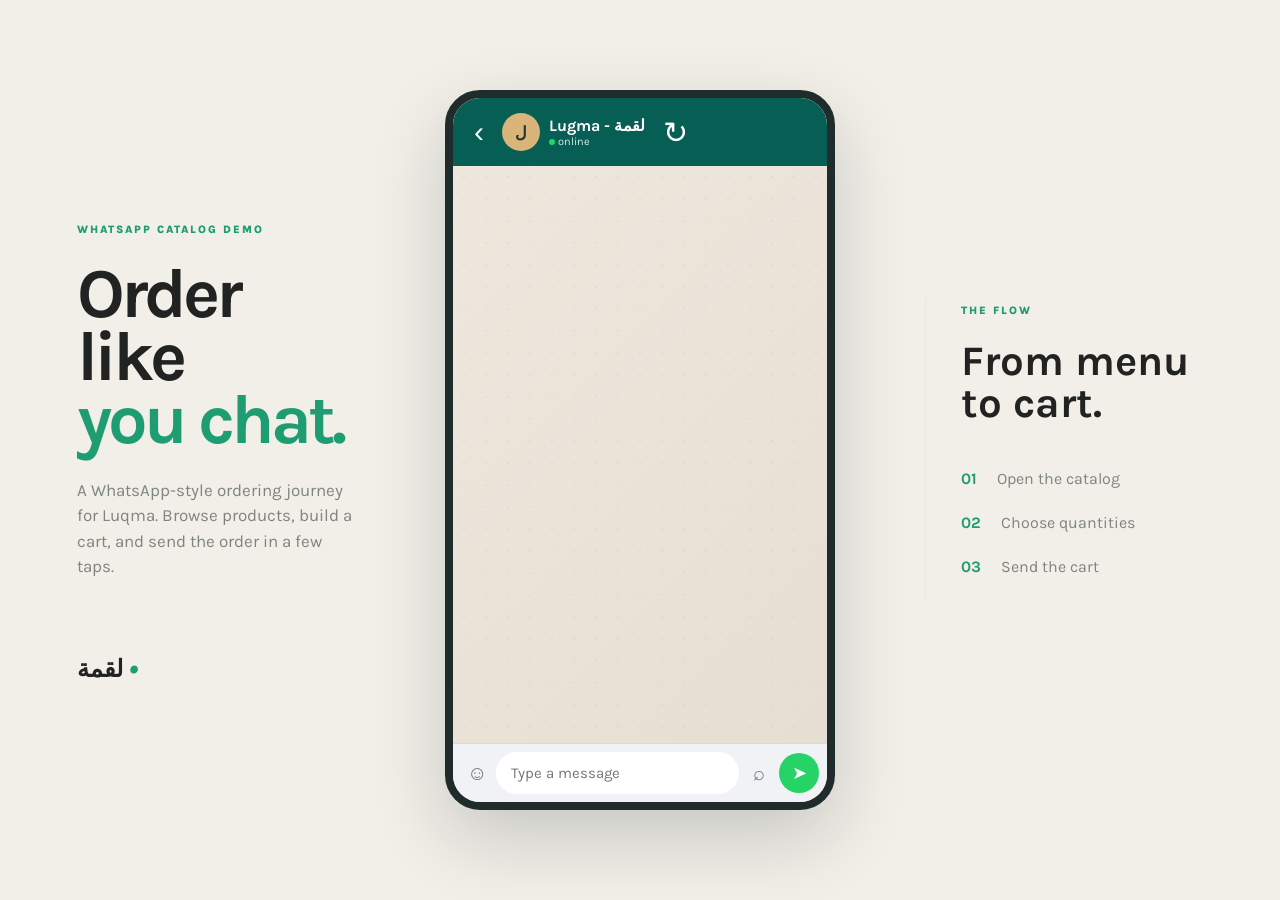
==== luqma-demo/index.html @ 84d74e2e "Update chat name to Lugma" ====
<!doctype html>
<html lang="en" dir="ltr"><head><meta charset="UTF-8"><meta name="viewport" content="width=device-width,initial-scale=1"><title>Luqma WhatsApp Demo</title><link rel="preconnect" href="https://fonts.googleapis.com"><link href="https://fonts.googleapis.com/css2?family=Karla:wght@400;600;700;800&display=swap" rel="stylesheet"><link rel="stylesheet" href="styles.css"></head><body>
<main class="stage"><section class="pitch"><span>WHATSAPP CATALOG DEMO</span><h1>Order like<br><b>you chat.</b></h1><p>A WhatsApp-style ordering journey for Luqma. Browse products, build a cart, and send the order in a few taps.</p><div class="brand">لقمة <i>•</i></div></section>
<section class="phone"><header><button id="back">‹</button><div class="contact"><div class="avatar">ل</div><div><b>Lugma - لقمة</b><small><i></i> online</small></div></div><button id="resetChat" class="reset-chat" aria-label="Restart conversation" title="Restart conversation">↻</button></header><div id="conversation" class="conversation"></div><div id="screen" class="screen"></div></section>
<aside class="steps"><span>THE FLOW</span><h2>From menu<br>to cart.</h2><p><b>01</b> Open the catalog</p><p><b>02</b> Choose quantities</p><p><b>03</b> Send the cart</p></aside></main><div id="toast"></div><script src="app.js"></script></body></html>
---- luqma-demo/styles.css ----
:root{--ink:#202322;--muted:#7d8581;--green:#1f9d72;--line:#e7e8e4}*{box-sizing:border-box}body{margin:0;background:#f2eee8;color:var(--ink);font-family:Karla,Arial,sans-serif}.stage{min-height:100vh;display:grid;grid-template-columns:1fr 390px 1fr;gap:7vw;align-items:center;max-width:1280px;margin:auto;padding:50px 6vw}.pitch{max-width:340px}.pitch>span,.steps>span{color:var(--green);font-weight:800;letter-spacing:2px;font-size:11px}.pitch h1{font-size:70px;line-height:.9;letter-spacing:-4px;margin:26px 0}.pitch h1 b{color:var(--green)}.pitch p{color:var(--muted);font-size:17px;line-height:1.5}.brand{margin-top:75px;font-size:24px;font-weight:800}.brand i{color:var(--green)}.phone{height:720px;border:8px solid #242725;border-radius:35px;overflow:hidden;background:#fdfdfc;box-shadow:0 25px 55px #463a2e25;display:flex;flex-direction:column}.phone header{height:70px;background:#fff;border-bottom:1px solid var(--line);display:flex;align-items:center;padding:12px 15px;gap:12px}.phone header button{border:0;background:none;font-size:30px;cursor:pointer}.phone header>strong{margin-left:auto;font-size:23px;color:var(--muted)}.contact{display:flex;align-items:center;gap:9px}.avatar{width:38px;height:38px;border-radius:50%;background:#e6c99d;display:grid;place-items:center;font-weight:800}.contact b,.contact small{display:block}.contact small{font-size:11px;color:var(--muted)}.contact i{display:inline-block;width:6px;height:6px;background:#38ad68;border-radius:50%}.conversation{flex:1;overflow:auto;padding:15px;background:#e9f3ed;background-image:radial-gradient(#cce7d955 1px,transparent 1px);background-size:18px 18px}.bubble{max-width:86%;background:#fff;border-radius:4px 14px 14px 14px;padding:12px 14px;margin:8px 0;line-height:1.45;box-shadow:0 2px 5px #23362b10}.bubble.outgoing{margin-left:auto;background:#d8f7e4;border-radius:14px 4px 14px 14px}.bubble small{display:block;text-align:right;color:#9aa49e;font-size:9px;margin-top:6px}.screen{background:#fff;border-top:1px solid var(--line);padding:12px;max-height:430px;overflow:auto}.composer{display:flex;gap:8px}.composer input{min-width:0;flex:1;border:1px solid #dfe5e0;border-radius:22px;padding:12px 15px;font:15px Karla;outline:none}.composer input:focus{border-color:var(--green)}.composer button,.address-form button{border:0;background:var(--green);color:#fff;width:44px;border-radius:50%;font-size:18px;cursor:pointer}.catalog-card{border:1px solid var(--line);border-radius:12px;overflow:hidden;background:#fff}.catalog-card img{width:100%;height:115px;object-fit:cover}.catalog-card div{padding:10px 12px}.catalog-card b,.catalog-card small{display:block}.catalog-card small{color:var(--muted);margin-top:3px}.catalog-card p{color:#4f5753}.catalog-card button,.link-button{width:100%;border:0;background:#fff;color:var(--green);border-top:1px solid var(--line);padding:13px;font:700 14px Karla;cursor:pointer}.panel-title,.cart-total{display:flex;justify-content:space-between;align-items:center;padding:4px 2px 10px}.panel-title span{color:var(--muted);font-size:12px}.product-list{display:grid;gap:2px}.product{display:grid;grid-template-columns:60px 1fr auto;gap:10px;align-items:center;padding:9px 0;border-bottom:1px solid var(--line)}.product img,.cart-row img{width:60px;height:60px;border-radius:8px;object-fit:cover}.product b,.product small,.cart-row b,.cart-row small{display:block}.product small,.cart-row small{color:var(--muted);margin-top:4px}.qty{display:flex;align-items:center;gap:7px}.qty button{border:0;background:#f3f5f3;width:28px;height:28px;border-radius:7px;font-size:20px;cursor:pointer}.cart-button{width:100%;border:0;background:var(--green);color:#fff;border-radius:8px;padding:13px;margin-top:10px;font:700 15px Karla;cursor:pointer}.cart-row{display:grid;grid-template-columns:55px 1fr auto auto;gap:8px;align-items:center;padding:10px 0;border-bottom:1px solid var(--line)}.cart-row img{width:55px;height:55px}.cart-total{font-size:18px;padding:18px 0}.address-form textarea{width:100%;height:75px;border:1px solid var(--line);border-radius:8px;padding:10px;font:14px Karla;margin-bottom:8px;resize:none}.address-form button{width:100%;border-radius:8px;padding:12px;font:700 15px Karla}.steps{border-left:1px solid var(--line);padding-left:35px}.steps h2{font-size:42px;line-height:1;margin:22px 0 45px}.steps p{margin:25px 0;color:var(--muted)}.steps p b{color:var(--green);margin-right:16px}@media(max-width:900px){.stage{grid-template-columns:1fr 390px;justify-content:center}.pitch,.steps{display:none}}@media(max-width:450px){.stage{padding:10px}.phone{width:100%;height:calc(100vh - 20px);border-width:5px;border-radius:25px}}
.checkout-form{display:grid;gap:8px}.checkout-form input,.checkout-form select{width:100%;height:42px;border:1px solid #dfe5e0;border-radius:8px;background:#fff;padding:0 12px;font:14px Karla}.checkout-form button{border:0;background:#008069;color:#fff;border-radius:8px;padding:12px;font:700 14px Karla;cursor:pointer}
.language-options{display:flex;gap:8px;margin-top:12px}.language-options button{flex:1;border:1px solid #d8e1dc;background:#fff;color:#008069;border-radius:7px;padding:9px;font:600 13px Karla;cursor:pointer}.language-options button:hover{background:#e8f5ef}
.phone{border-color:#202c2b;box-shadow:0 28px 70px #172a2430}.phone header{background:#075e54;color:#fff;border:0;height:68px}.phone header button,.phone header>strong{color:#fff}.avatar{background:#d9b47b;color:#29322e}.contact small{color:#d5ebe5}.contact i{background:#25d366}.conversation{padding:18px 12px;background-color:#efe7dd;background-image:radial-gradient(#d6c9ba55 1px,transparent 1px),linear-gradient(135deg,#efe7dd,#e7ded3);background-size:22px 22px,100% 100%}.bubble{position:relative;border-radius:8px 8px 8px 0;padding:9px 10px 6px;box-shadow:0 1px 1px #0002;font-size:14px}.bubble.outgoing{border-radius:8px 8px 0;background:#d9fdd3}.bubble small{font-size:10px;color:#86928e}.screen{background:#f0f2f5;padding:8px;border-top:1px solid #d7d9da}.composer{align-items:center;background:#f0f2f5;gap:5px}.composer input{background:#fff;border:0;height:42px}.composer .emoji,.composer .clip{width:30px;background:transparent;color:#68747a;font-size:20px}.composer .send{width:40px;height:40px;background:#25d366}.catalog-card{border-color:#e2e2e2;border-radius:8px}.catalog-card button,.link-button{color:#008069}.cart-button{background:#008069;border-radius:22px}.product,.cart-row{background:#fff;padding:9px 5px}.product:first-child{border-radius:8px 8px 0 0}.product:last-child{border-radius:0 0 8px 8px}.panel-title{padding:7px 5px;font-size:16px}.panel-title span{font-size:11px}.qty button{background:#f0f2f5;border-radius:50%}
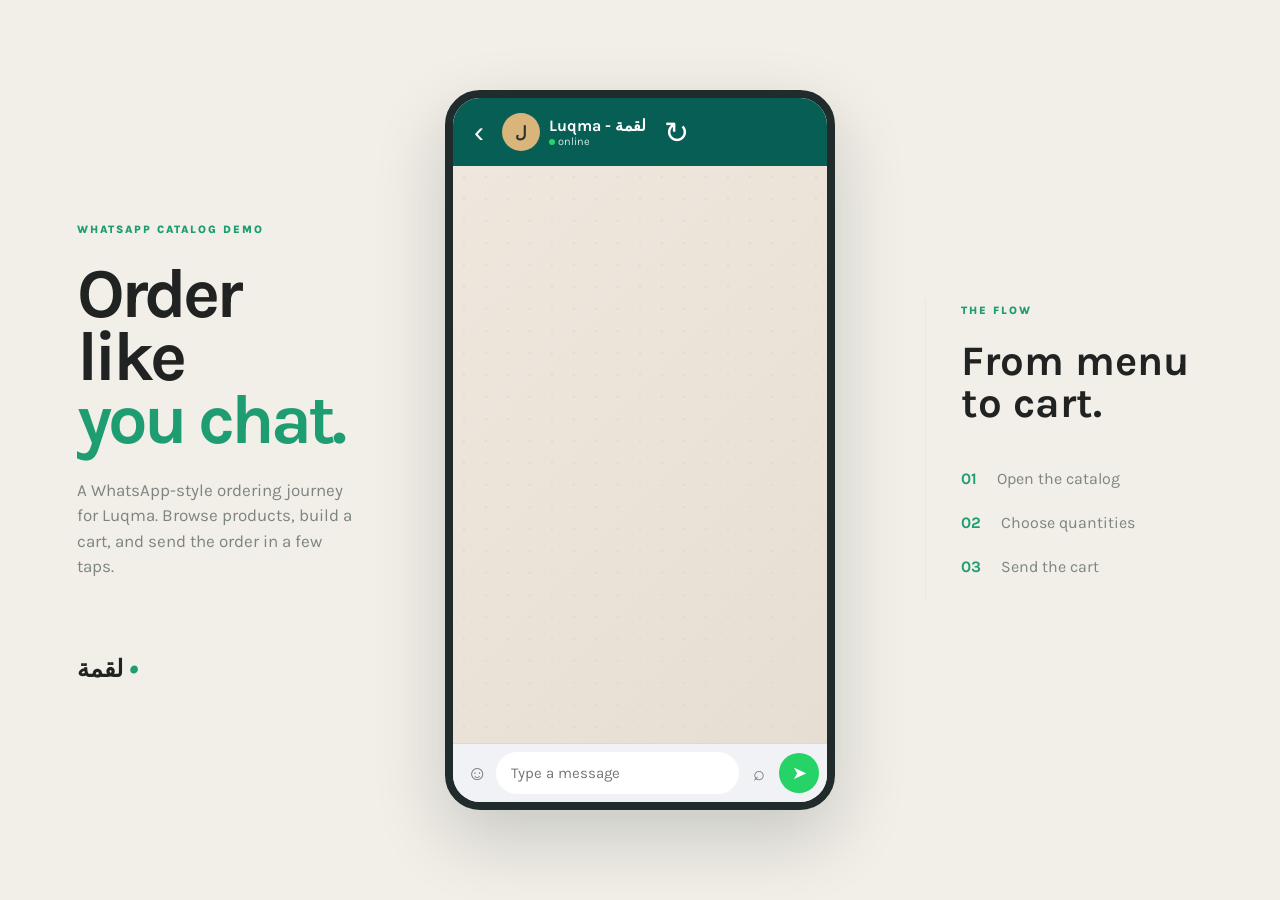
==== commit dbc40d88: "Correct Luqma spelling" ====
--- a/luqma-demo/index.html
+++ b/luqma-demo/index.html
@@ -1,5 +1,5 @@
 <!doctype html>
 <html lang="en" dir="ltr"><head><meta charset="UTF-8"><meta name="viewport" content="width=device-width,initial-scale=1"><title>Luqma WhatsApp Demo</title><link rel="preconnect" href="https://fonts.googleapis.com"><link href="https://fonts.googleapis.com/css2?family=Karla:wght@400;600;700;800&display=swap" rel="stylesheet"><link rel="stylesheet" href="styles.css"></head><body>
 <main class="stage"><section class="pitch"><span>WHATSAPP CATALOG DEMO</span><h1>Order like<br><b>you chat.</b></h1><p>A WhatsApp-style ordering journey for Luqma. Browse products, build a cart, and send the order in a few taps.</p><div class="brand">لقمة <i>•</i></div></section>
-<section class="phone"><header><button id="back">‹</button><div class="contact"><div class="avatar">ل</div><div><b>Lugma - لقمة</b><small><i></i> online</small></div></div><button id="resetChat" class="reset-chat" aria-label="Restart conversation" title="Restart conversation">↻</button></header><div id="conversation" class="conversation"></div><div id="screen" class="screen"></div></section>
+<section class="phone"><header><button id="back">‹</button><div class="contact"><div class="avatar">ل</div><div><b>Luqma - لقمة</b><small><i></i> online</small></div></div><button id="resetChat" class="reset-chat" aria-label="Restart conversation" title="Restart conversation">↻</button></header><div id="conversation" class="conversation"></div><div id="screen" class="screen"></div></section>
 <aside class="steps"><span>THE FLOW</span><h2>From menu<br>to cart.</h2><p><b>01</b> Open the catalog</p><p><b>02</b> Choose quantities</p><p><b>03</b> Send the cart</p></aside></main><div id="toast"></div><script src="app.js"></script></body></html>
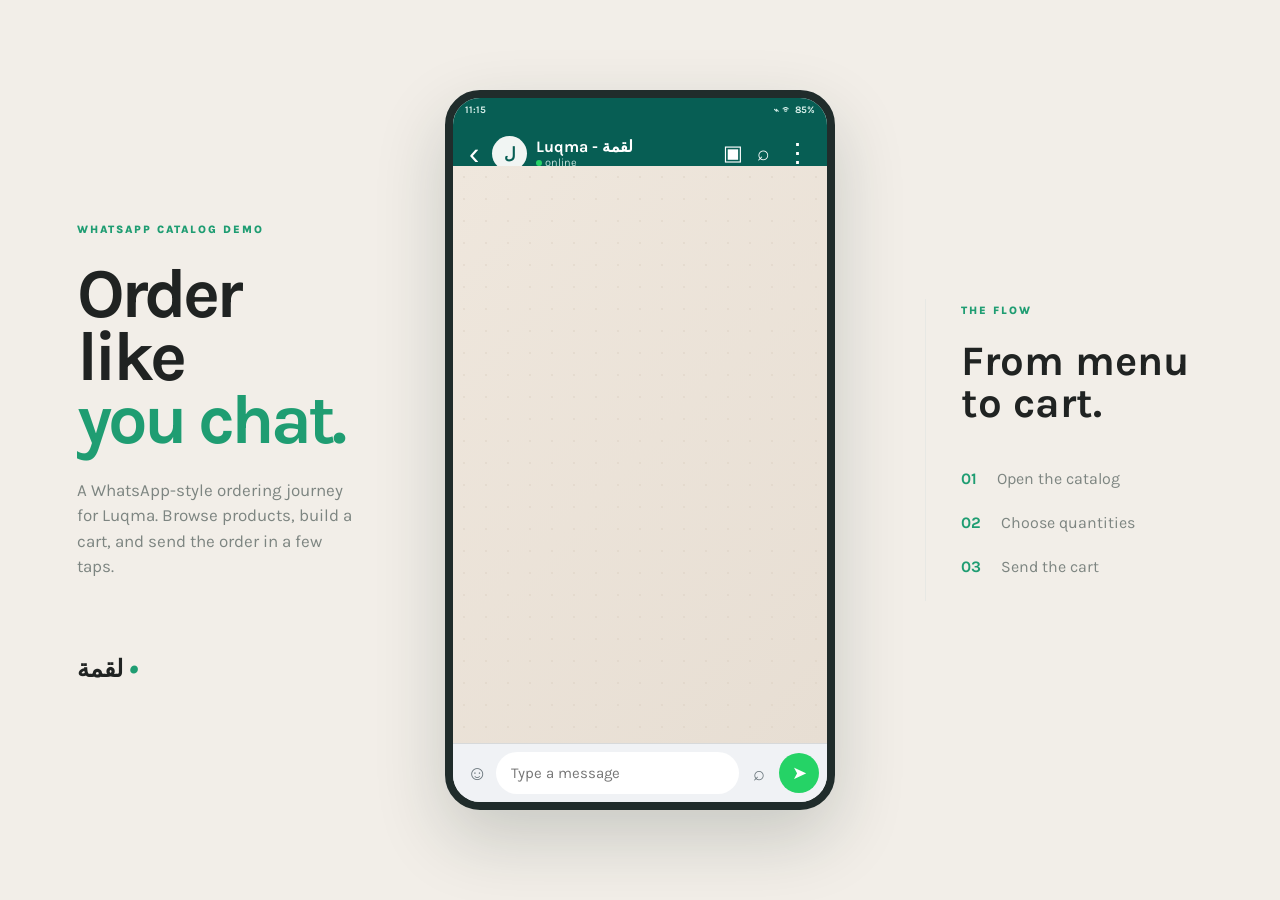
==== commit a0651e0c: "Refresh WhatsApp style chat header" ====
--- a/luqma-demo/index.html
+++ b/luqma-demo/index.html
@@ -1,5 +1,5 @@
 <!doctype html>
 <html lang="en" dir="ltr"><head><meta charset="UTF-8"><meta name="viewport" content="width=device-width,initial-scale=1"><title>Luqma WhatsApp Demo</title><link rel="preconnect" href="https://fonts.googleapis.com"><link href="https://fonts.googleapis.com/css2?family=Karla:wght@400;600;700;800&display=swap" rel="stylesheet"><link rel="stylesheet" href="styles.css"></head><body>
 <main class="stage"><section class="pitch"><span>WHATSAPP CATALOG DEMO</span><h1>Order like<br><b>you chat.</b></h1><p>A WhatsApp-style ordering journey for Luqma. Browse products, build a cart, and send the order in a few taps.</p><div class="brand">لقمة <i>•</i></div></section>
-<section class="phone"><header><button id="back">‹</button><div class="contact"><div class="avatar">ل</div><div><b>Luqma - لقمة</b><small><i></i> online</small></div></div><button id="resetChat" class="reset-chat" aria-label="Restart conversation" title="Restart conversation">↻</button></header><div id="conversation" class="conversation"></div><div id="screen" class="screen"></div></section>
+<section class="phone"><header><div class="status-bar"><span>11:15</span><span>⌁ ᯤ 85%</span></div><div class="chat-header"><button id="back" class="back-button">‹</button><div class="contact"><div class="avatar">ل</div><div><b>Luqma - لقمة</b><small><i></i> online</small></div></div><div class="header-actions"><button aria-label="Video call">▣</button><button aria-label="Call">⌕</button><button id="resetChat" aria-label="Restart conversation" title="Restart conversation">⋮</button></div></div></header><div id="conversation" class="conversation"></div><div id="screen" class="screen"></div></section>
 <aside class="steps"><span>THE FLOW</span><h2>From menu<br>to cart.</h2><p><b>01</b> Open the catalog</p><p><b>02</b> Choose quantities</p><p><b>03</b> Send the cart</p></aside></main><div id="toast"></div><script src="app.js"></script></body></html>
--- a/luqma-demo/styles.css
+++ b/luqma-demo/styles.css
@@ -1,4 +1,5 @@
 :root{--ink:#202322;--muted:#7d8581;--green:#1f9d72;--line:#e7e8e4}*{box-sizing:border-box}body{margin:0;background:#f2eee8;color:var(--ink);font-family:Karla,Arial,sans-serif}.stage{min-height:100vh;display:grid;grid-template-columns:1fr 390px 1fr;gap:7vw;align-items:center;max-width:1280px;margin:auto;padding:50px 6vw}.pitch{max-width:340px}.pitch>span,.steps>span{color:var(--green);font-weight:800;letter-spacing:2px;font-size:11px}.pitch h1{font-size:70px;line-height:.9;letter-spacing:-4px;margin:26px 0}.pitch h1 b{color:var(--green)}.pitch p{color:var(--muted);font-size:17px;line-height:1.5}.brand{margin-top:75px;font-size:24px;font-weight:800}.brand i{color:var(--green)}.phone{height:720px;border:8px solid #242725;border-radius:35px;overflow:hidden;background:#fdfdfc;box-shadow:0 25px 55px #463a2e25;display:flex;flex-direction:column}.phone header{height:70px;background:#fff;border-bottom:1px solid var(--line);display:flex;align-items:center;padding:12px 15px;gap:12px}.phone header button{border:0;background:none;font-size:30px;cursor:pointer}.phone header>strong{margin-left:auto;font-size:23px;color:var(--muted)}.contact{display:flex;align-items:center;gap:9px}.avatar{width:38px;height:38px;border-radius:50%;background:#e6c99d;display:grid;place-items:center;font-weight:800}.contact b,.contact small{display:block}.contact small{font-size:11px;color:var(--muted)}.contact i{display:inline-block;width:6px;height:6px;background:#38ad68;border-radius:50%}.conversation{flex:1;overflow:auto;padding:15px;background:#e9f3ed;background-image:radial-gradient(#cce7d955 1px,transparent 1px);background-size:18px 18px}.bubble{max-width:86%;background:#fff;border-radius:4px 14px 14px 14px;padding:12px 14px;margin:8px 0;line-height:1.45;box-shadow:0 2px 5px #23362b10}.bubble.outgoing{margin-left:auto;background:#d8f7e4;border-radius:14px 4px 14px 14px}.bubble small{display:block;text-align:right;color:#9aa49e;font-size:9px;margin-top:6px}.screen{background:#fff;border-top:1px solid var(--line);padding:12px;max-height:430px;overflow:auto}.composer{display:flex;gap:8px}.composer input{min-width:0;flex:1;border:1px solid #dfe5e0;border-radius:22px;padding:12px 15px;font:15px Karla;outline:none}.composer input:focus{border-color:var(--green)}.composer button,.address-form button{border:0;background:var(--green);color:#fff;width:44px;border-radius:50%;font-size:18px;cursor:pointer}.catalog-card{border:1px solid var(--line);border-radius:12px;overflow:hidden;background:#fff}.catalog-card img{width:100%;height:115px;object-fit:cover}.catalog-card div{padding:10px 12px}.catalog-card b,.catalog-card small{display:block}.catalog-card small{color:var(--muted);margin-top:3px}.catalog-card p{color:#4f5753}.catalog-card button,.link-button{width:100%;border:0;background:#fff;color:var(--green);border-top:1px solid var(--line);padding:13px;font:700 14px Karla;cursor:pointer}.panel-title,.cart-total{display:flex;justify-content:space-between;align-items:center;padding:4px 2px 10px}.panel-title span{color:var(--muted);font-size:12px}.product-list{display:grid;gap:2px}.product{display:grid;grid-template-columns:60px 1fr auto;gap:10px;align-items:center;padding:9px 0;border-bottom:1px solid var(--line)}.product img,.cart-row img{width:60px;height:60px;border-radius:8px;object-fit:cover}.product b,.product small,.cart-row b,.cart-row small{display:block}.product small,.cart-row small{color:var(--muted);margin-top:4px}.qty{display:flex;align-items:center;gap:7px}.qty button{border:0;background:#f3f5f3;width:28px;height:28px;border-radius:7px;font-size:20px;cursor:pointer}.cart-button{width:100%;border:0;background:var(--green);color:#fff;border-radius:8px;padding:13px;margin-top:10px;font:700 15px Karla;cursor:pointer}.cart-row{display:grid;grid-template-columns:55px 1fr auto auto;gap:8px;align-items:center;padding:10px 0;border-bottom:1px solid var(--line)}.cart-row img{width:55px;height:55px}.cart-total{font-size:18px;padding:18px 0}.address-form textarea{width:100%;height:75px;border:1px solid var(--line);border-radius:8px;padding:10px;font:14px Karla;margin-bottom:8px;resize:none}.address-form button{width:100%;border-radius:8px;padding:12px;font:700 15px Karla}.steps{border-left:1px solid var(--line);padding-left:35px}.steps h2{font-size:42px;line-height:1;margin:22px 0 45px}.steps p{margin:25px 0;color:var(--muted)}.steps p b{color:var(--green);margin-right:16px}@media(max-width:900px){.stage{grid-template-columns:1fr 390px;justify-content:center}.pitch,.steps{display:none}}@media(max-width:450px){.stage{padding:10px}.phone{width:100%;height:calc(100vh - 20px);border-width:5px;border-radius:25px}}
+.phone header{height:86px;display:block;padding:0;background:#075e54}.status-bar{height:24px;display:flex;align-items:center;justify-content:space-between;padding:0 12px;font-size:10px;font-weight:700;color:#d7efea}.chat-header{height:62px;display:flex;align-items:center;padding:8px 10px;gap:7px}.back-button{font-size:31px!important;line-height:1}.header-actions{margin-left:auto;display:flex;align-items:center;gap:2px}.header-actions button{font-size:21px!important;color:#fff!important;padding:4px 6px}.header-actions button:last-child{font-size:27px!important}.chat-header .contact{color:#fff}.chat-header .contact small{color:#c4e1db}.chat-header .avatar{width:35px;height:35px;background:#f1f5f3;color:#075e54}
 .checkout-form{display:grid;gap:8px}.checkout-form input,.checkout-form select{width:100%;height:42px;border:1px solid #dfe5e0;border-radius:8px;background:#fff;padding:0 12px;font:14px Karla}.checkout-form button{border:0;background:#008069;color:#fff;border-radius:8px;padding:12px;font:700 14px Karla;cursor:pointer}
 .language-options{display:flex;gap:8px;margin-top:12px}.language-options button{flex:1;border:1px solid #d8e1dc;background:#fff;color:#008069;border-radius:7px;padding:9px;font:600 13px Karla;cursor:pointer}.language-options button:hover{background:#e8f5ef}
 .phone{border-color:#202c2b;box-shadow:0 28px 70px #172a2430}.phone header{background:#075e54;color:#fff;border:0;height:68px}.phone header button,.phone header>strong{color:#fff}.avatar{background:#d9b47b;color:#29322e}.contact small{color:#d5ebe5}.contact i{background:#25d366}.conversation{padding:18px 12px;background-color:#efe7dd;background-image:radial-gradient(#d6c9ba55 1px,transparent 1px),linear-gradient(135deg,#efe7dd,#e7ded3);background-size:22px 22px,100% 100%}.bubble{position:relative;border-radius:8px 8px 8px 0;padding:9px 10px 6px;box-shadow:0 1px 1px #0002;font-size:14px}.bubble.outgoing{border-radius:8px 8px 0;background:#d9fdd3}.bubble small{font-size:10px;color:#86928e}.screen{background:#f0f2f5;padding:8px;border-top:1px solid #d7d9da}.composer{align-items:center;background:#f0f2f5;gap:5px}.composer input{background:#fff;border:0;height:42px}.composer .emoji,.composer .clip{width:30px;background:transparent;color:#68747a;font-size:20px}.composer .send{width:40px;height:40px;background:#25d366}.catalog-card{border-color:#e2e2e2;border-radius:8px}.catalog-card button,.link-button{color:#008069}.cart-button{background:#008069;border-radius:22px}.product,.cart-row{background:#fff;padding:9px 5px}.product:first-child{border-radius:8px 8px 0 0}.product:last-child{border-radius:0 0 8px 8px}.panel-title{padding:7px 5px;font-size:16px}.panel-title span{font-size:11px}.qty button{background:#f0f2f5;border-radius:50%}
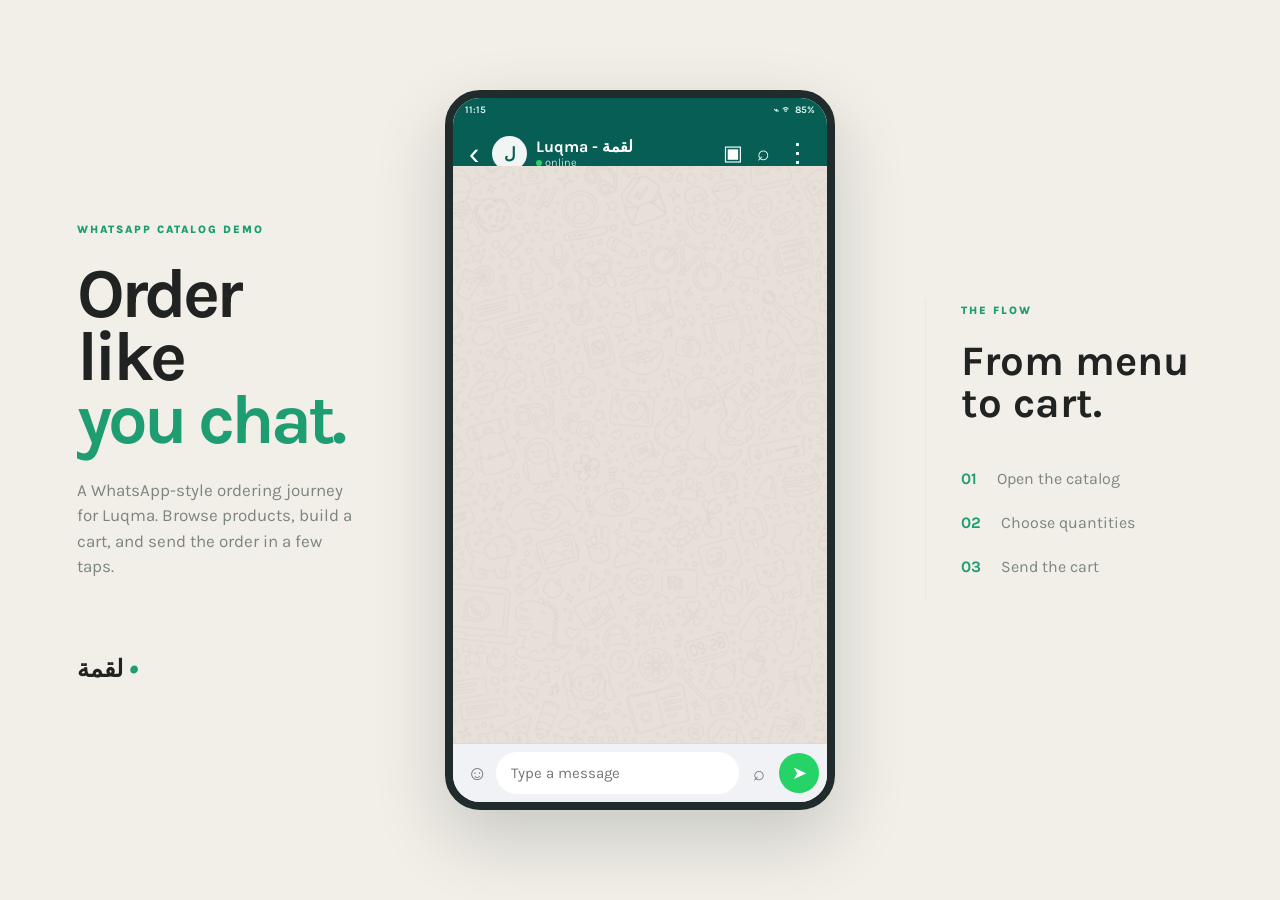
==== commit c06a0978: "Use WhatsApp chat wallpaper" ====
--- a/luqma-demo/index.html
+++ b/luqma-demo/index.html
@@ -1,5 +1,5 @@
 <!doctype html>
 <html lang="en" dir="ltr"><head><meta charset="UTF-8"><meta name="viewport" content="width=device-width,initial-scale=1"><title>Luqma WhatsApp Demo</title><link rel="preconnect" href="https://fonts.googleapis.com"><link href="https://fonts.googleapis.com/css2?family=Karla:wght@400;600;700;800&display=swap" rel="stylesheet"><link rel="stylesheet" href="styles.css"></head><body>
-<main class="stage"><section class="pitch"><span>WHATSAPP CATALOG DEMO</span><h1>Order like<br><b>you chat.</b></h1><p>A WhatsApp-style ordering journey for Luqma. Browse products, build a cart, and send the order in a few taps.</p><div class="brand">لقمة <i>•</i></div></section>
+<style>.conversation{background-color:#efeae2;background-image:linear-gradient(#efeae244,#efeae244),url('assets/chat-background.png');background-size:cover,420px auto;background-repeat:repeat,repeat;background-position:center,center}</style><main class="stage"><section class="pitch"><span>WHATSAPP CATALOG DEMO</span><h1>Order like<br><b>you chat.</b></h1><p>A WhatsApp-style ordering journey for Luqma. Browse products, build a cart, and send the order in a few taps.</p><div class="brand">لقمة <i>•</i></div></section>
 <section class="phone"><header><div class="status-bar"><span>11:15</span><span>⌁ ᯤ 85%</span></div><div class="chat-header"><button id="back" class="back-button">‹</button><div class="contact"><div class="avatar">ل</div><div><b>Luqma - لقمة</b><small><i></i> online</small></div></div><div class="header-actions"><button aria-label="Video call">▣</button><button aria-label="Call">⌕</button><button id="resetChat" aria-label="Restart conversation" title="Restart conversation">⋮</button></div></div></header><div id="conversation" class="conversation"></div><div id="screen" class="screen"></div></section>
 <aside class="steps"><span>THE FLOW</span><h2>From menu<br>to cart.</h2><p><b>01</b> Open the catalog</p><p><b>02</b> Choose quantities</p><p><b>03</b> Send the cart</p></aside></main><div id="toast"></div><script src="app.js"></script></body></html>
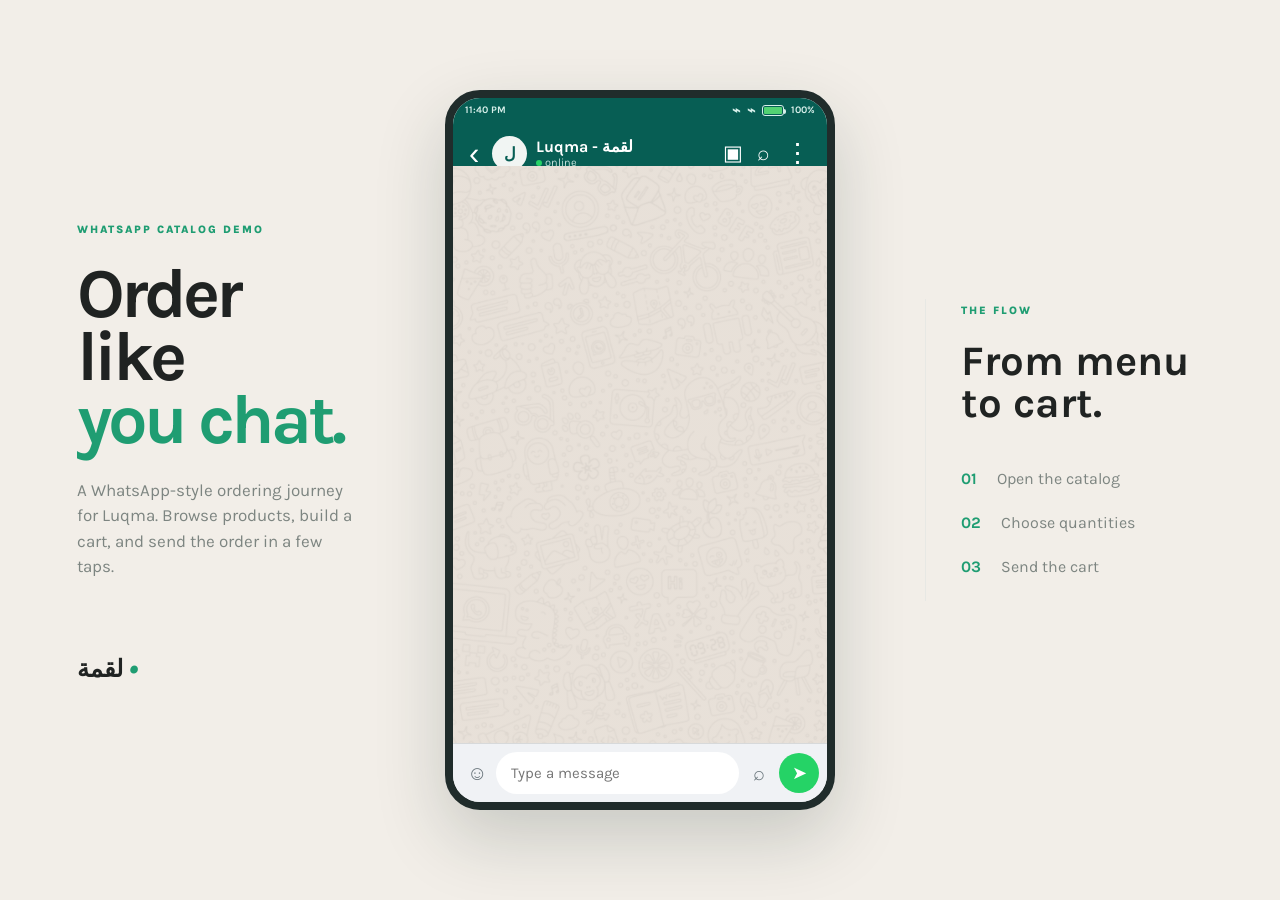
==== commit 8c5c10f8: "Add live device status to chat header" ====
--- a/luqma-demo/index.html
+++ b/luqma-demo/index.html
@@ -1,5 +1,5 @@
 <!doctype html>
 <html lang="en" dir="ltr"><head><meta charset="UTF-8"><meta name="viewport" content="width=device-width,initial-scale=1"><title>Luqma WhatsApp Demo</title><link rel="preconnect" href="https://fonts.googleapis.com"><link href="https://fonts.googleapis.com/css2?family=Karla:wght@400;600;700;800&display=swap" rel="stylesheet"><link rel="stylesheet" href="styles.css"></head><body>
-<style>.conversation{background-color:#efeae2;background-image:linear-gradient(#efeae244,#efeae244),url('assets/chat-background.png');background-size:cover,420px auto;background-repeat:repeat,repeat;background-position:center,center}</style><main class="stage"><section class="pitch"><span>WHATSAPP CATALOG DEMO</span><h1>Order like<br><b>you chat.</b></h1><p>A WhatsApp-style ordering journey for Luqma. Browse products, build a cart, and send the order in a few taps.</p><div class="brand">لقمة <i>•</i></div></section>
-<section class="phone"><header><div class="status-bar"><span>11:15</span><span>⌁ ᯤ 85%</span></div><div class="chat-header"><button id="back" class="back-button">‹</button><div class="contact"><div class="avatar">ل</div><div><b>Luqma - لقمة</b><small><i></i> online</small></div></div><div class="header-actions"><button aria-label="Video call">▣</button><button aria-label="Call">⌕</button><button id="resetChat" aria-label="Restart conversation" title="Restart conversation">⋮</button></div></div></header><div id="conversation" class="conversation"></div><div id="screen" class="screen"></div></section>
+<style>.conversation{background-color:#efeae2;background-image:linear-gradient(#efeae244,#efeae244),url('assets/chat-background.png');background-size:cover,420px auto;background-repeat:repeat,repeat;background-position:center,center}.device-status{display:flex;align-items:center;gap:7px}.network-icon,.wifi-icon{font-style:normal;font-size:14px}.battery{width:22px;height:11px;border:1px solid #d7efea;border-radius:3px;padding:1px;display:inline-block;position:relative}.battery:after{content:'';position:absolute;right:-3px;top:3px;width:2px;height:5px;background:#d7efea;border-radius:0 2px 2px 0}.battery i{display:block;height:100%;width:0;background:#d7efea;border-radius:1px;transition:width .3s}.battery i.charging{background:#52d273}</style><main class="stage"><section class="pitch"><span>WHATSAPP CATALOG DEMO</span><h1>Order like<br><b>you chat.</b></h1><p>A WhatsApp-style ordering journey for Luqma. Browse products, build a cart, and send the order in a few taps.</p><div class="brand">لقمة <i>•</i></div></section>
+<section class="phone"><header><div class="status-bar"><span id="deviceTime">--:--</span><span class="device-status"><i class="network-icon">⌁</i><i class="wifi-icon">⌁</i><span class="battery"><i id="batteryLevel"></i></span><span id="batteryText">--%</span></span></div><div class="chat-header"><button id="back" class="back-button">‹</button><div class="contact"><div class="avatar">ل</div><div><b>Luqma - لقمة</b><small><i></i> online</small></div></div><div class="header-actions"><button aria-label="Video call">▣</button><button aria-label="Call">⌕</button><button id="resetChat" aria-label="Restart conversation" title="Restart conversation">⋮</button></div></div></header><div id="conversation" class="conversation"></div><div id="screen" class="screen"></div></section>
 <aside class="steps"><span>THE FLOW</span><h2>From menu<br>to cart.</h2><p><b>01</b> Open the catalog</p><p><b>02</b> Choose quantities</p><p><b>03</b> Send the cart</p></aside></main><div id="toast"></div><script src="app.js"></script></body></html>
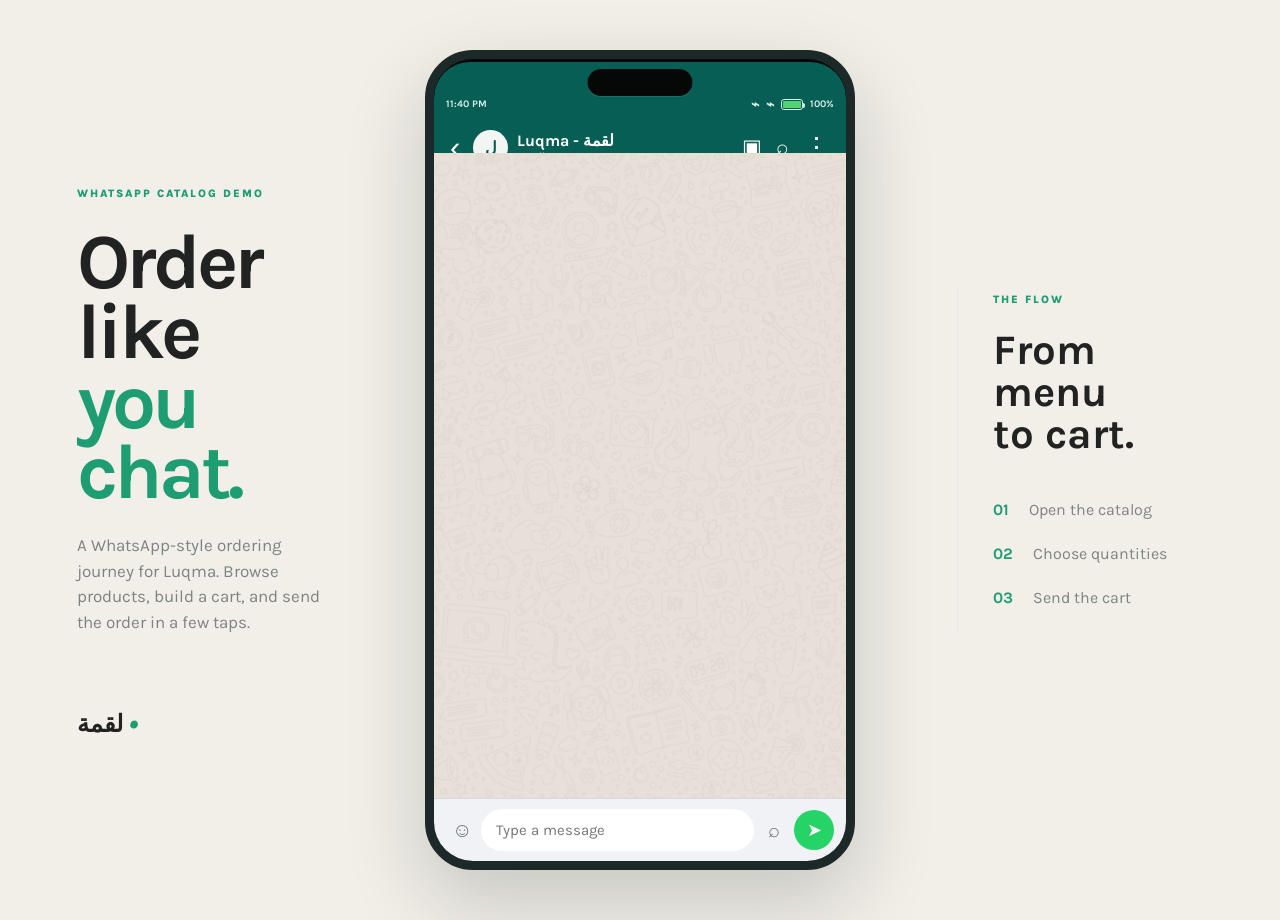
==== commit b9044405: "Polish iPhone style demo frame" ====
--- a/luqma-demo/index.html
+++ b/luqma-demo/index.html
@@ -2,4 +2,4 @@
 <html lang="en" dir="ltr"><head><meta charset="UTF-8"><meta name="viewport" content="width=device-width,initial-scale=1"><title>Luqma WhatsApp Demo</title><link rel="preconnect" href="https://fonts.googleapis.com"><link href="https://fonts.googleapis.com/css2?family=Karla:wght@400;600;700;800&display=swap" rel="stylesheet"><link rel="stylesheet" href="styles.css"></head><body>
 <style>.conversation{background-color:#efeae2;background-image:linear-gradient(#efeae244,#efeae244),url('assets/chat-background.png');background-size:cover,420px auto;background-repeat:repeat,repeat;background-position:center,center}.device-status{display:flex;align-items:center;gap:7px}.network-icon,.wifi-icon{font-style:normal;font-size:14px}.battery{width:22px;height:11px;border:1px solid #d7efea;border-radius:3px;padding:1px;display:inline-block;position:relative}.battery:after{content:'';position:absolute;right:-3px;top:3px;width:2px;height:5px;background:#d7efea;border-radius:0 2px 2px 0}.battery i{display:block;height:100%;width:0;background:#d7efea;border-radius:1px;transition:width .3s}.battery i.charging{background:#52d273}</style><main class="stage"><section class="pitch"><span>WHATSAPP CATALOG DEMO</span><h1>Order like<br><b>you chat.</b></h1><p>A WhatsApp-style ordering journey for Luqma. Browse products, build a cart, and send the order in a few taps.</p><div class="brand">لقمة <i>•</i></div></section>
 <section class="phone"><header><div class="status-bar"><span id="deviceTime">--:--</span><span class="device-status"><i class="network-icon">⌁</i><i class="wifi-icon">⌁</i><span class="battery"><i id="batteryLevel"></i></span><span id="batteryText">--%</span></span></div><div class="chat-header"><button id="back" class="back-button">‹</button><div class="contact"><div class="avatar">ل</div><div><b>Luqma - لقمة</b><small><i></i> online</small></div></div><div class="header-actions"><button aria-label="Video call">▣</button><button aria-label="Call">⌕</button><button id="resetChat" aria-label="Restart conversation" title="Restart conversation">⋮</button></div></div></header><div id="conversation" class="conversation"></div><div id="screen" class="screen"></div></section>
-<aside class="steps"><span>THE FLOW</span><h2>From menu<br>to cart.</h2><p><b>01</b> Open the catalog</p><p><b>02</b> Choose quantities</p><p><b>03</b> Send the cart</p></aside></main><div id="toast"></div><script src="app.js"></script></body></html>
+<aside class="steps"><span>THE FLOW</span><h2>From menu<br>to cart.</h2><p><b>01</b> Open the catalog</p><p><b>02</b> Choose quantities</p><p><b>03</b> Send the cart</p></aside></main><div id="toast"></div><script src="app.js"></script><style>.phone{position:relative;width:430px;height:820px;border:9px solid #1d2928;border-radius:48px;box-shadow:0 32px 80px #132c2433;background:#050807;padding-top:3px}.phone:before{content:'';position:absolute;z-index:8;top:10px;left:50%;width:105px;height:27px;transform:translateX(-50%);border-radius:18px;background:#050807;box-shadow:0 1px 0 #ffffff18}.phone header{height:91px;border-radius:36px 36px 0 0;padding-top:30px}.conversation{padding:22px 14px}.screen{padding:10px 12px}.pitch h1{font-size:78px}.stage{grid-template-columns:1fr 430px 1fr;gap:8vw}@media(max-width:900px){.stage{grid-template-columns:1fr 430px}}@media(max-width:450px){.stage{padding:8px}.phone{width:100%;height:calc(100vh - 16px);border-width:6px;border-radius:38px}.phone:before{top:8px;width:90px;height:22px}}</style></body></html>
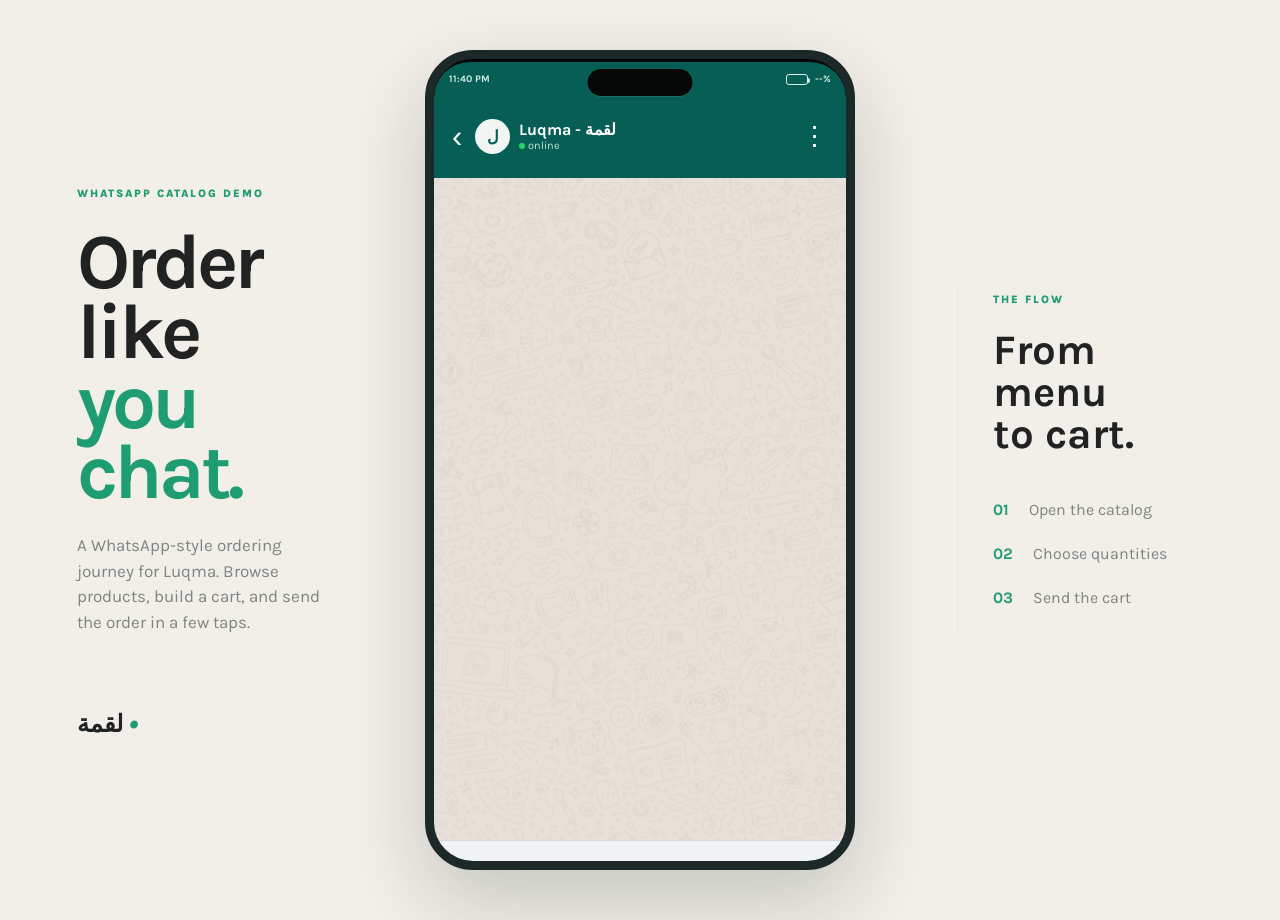
==== commit acfe78f3: "Simplify chat header controls" ====
--- a/luqma-demo/index.html
+++ b/luqma-demo/index.html
@@ -1,5 +1,5 @@
 <!doctype html>
 <html lang="en" dir="ltr"><head><meta charset="UTF-8"><meta name="viewport" content="width=device-width,initial-scale=1"><title>Luqma WhatsApp Demo</title><link rel="preconnect" href="https://fonts.googleapis.com"><link href="https://fonts.googleapis.com/css2?family=Karla:wght@400;600;700;800&display=swap" rel="stylesheet"><link rel="stylesheet" href="styles.css"></head><body>
 <style>.conversation{background-color:#efeae2;background-image:linear-gradient(#efeae244,#efeae244),url('assets/chat-background.png');background-size:cover,420px auto;background-repeat:repeat,repeat;background-position:center,center}.device-status{display:flex;align-items:center;gap:7px}.network-icon,.wifi-icon{font-style:normal;font-size:14px}.battery{width:22px;height:11px;border:1px solid #d7efea;border-radius:3px;padding:1px;display:inline-block;position:relative}.battery:after{content:'';position:absolute;right:-3px;top:3px;width:2px;height:5px;background:#d7efea;border-radius:0 2px 2px 0}.battery i{display:block;height:100%;width:0;background:#d7efea;border-radius:1px;transition:width .3s}.battery i.charging{background:#52d273}</style><main class="stage"><section class="pitch"><span>WHATSAPP CATALOG DEMO</span><h1>Order like<br><b>you chat.</b></h1><p>A WhatsApp-style ordering journey for Luqma. Browse products, build a cart, and send the order in a few taps.</p><div class="brand">لقمة <i>•</i></div></section>
-<section class="phone"><header><div class="status-bar"><span id="deviceTime">--:--</span><span class="device-status"><i class="network-icon">⌁</i><i class="wifi-icon">⌁</i><span class="battery"><i id="batteryLevel"></i></span><span id="batteryText">--%</span></span></div><div class="chat-header"><button id="back" class="back-button">‹</button><div class="contact"><div class="avatar">ل</div><div><b>Luqma - لقمة</b><small><i></i> online</small></div></div><div class="header-actions"><button aria-label="Video call">▣</button><button aria-label="Call">⌕</button><button id="resetChat" aria-label="Restart conversation" title="Restart conversation">⋮</button></div></div></header><div id="conversation" class="conversation"></div><div id="screen" class="screen"></div></section>
-<aside class="steps"><span>THE FLOW</span><h2>From menu<br>to cart.</h2><p><b>01</b> Open the catalog</p><p><b>02</b> Choose quantities</p><p><b>03</b> Send the cart</p></aside></main><div id="toast"></div><script src="app.js"></script><style>.phone{position:relative;width:430px;height:820px;border:9px solid #1d2928;border-radius:48px;box-shadow:0 32px 80px #132c2433;background:#050807;padding-top:3px}.phone:before{content:'';position:absolute;z-index:8;top:10px;left:50%;width:105px;height:27px;transform:translateX(-50%);border-radius:18px;background:#050807;box-shadow:0 1px 0 #ffffff18}.phone header{height:91px;border-radius:36px 36px 0 0;padding-top:30px}.conversation{padding:22px 14px}.screen{padding:10px 12px}.pitch h1{font-size:78px}.stage{grid-template-columns:1fr 430px 1fr;gap:8vw}@media(max-width:900px){.stage{grid-template-columns:1fr 430px}}@media(max-width:450px){.stage{padding:8px}.phone{width:100%;height:calc(100vh - 16px);border-width:6px;border-radius:38px}.phone:before{top:8px;width:90px;height:22px}}</style></body></html>
+<section class="phone"><header><div class="status-bar"><span id="deviceTime">--:--</span><span class="device-status"><span class="battery"><i id="batteryLevel"></i></span><span id="batteryText">--%</span></span></div><div class="chat-header"><button id="back" class="back-button">‹</button><div class="contact"><div class="avatar">ل</div><div><b>Luqma - لقمة</b><small><i></i> online</small></div></div><div class="header-actions"><button id="resetChat" aria-label="Restart conversation" title="Restart conversation">⋮</button></div></div></header><div id="conversation" class="conversation"></div><div id="screen" class="screen"></div></section>
+<aside class="steps"><span>THE FLOW</span><h2>From menu<br>to cart.</h2><p><b>01</b> Open the catalog</p><p><b>02</b> Choose quantities</p><p><b>03</b> Send the cart</p></aside></main><div id="toast"></div><script src="app.js"></script><style>.phone{position:relative;width:430px;height:820px;border:9px solid #1d2928;border-radius:48px;box-shadow:0 32px 80px #132c2433;background:#050807;padding-top:3px}.phone:before{content:'';position:absolute;z-index:8;top:10px;left:50%;width:105px;height:27px;transform:translateX(-50%);border-radius:18px;background:#050807;box-shadow:0 1px 0 #ffffff18}.phone header{height:116px!important;display:block!important;padding:0!important;border-radius:36px 36px 0 0;overflow:hidden}.phone .status-bar{height:34px!important;padding:0 15px;display:flex;align-items:center}.phone .network-icon,.phone .wifi-icon{display:none!important}.phone .chat-header{height:82px!important;display:flex;align-items:center;padding:10px 12px 12px}.phone .chat-header .contact{min-width:0}.phone .chat-header .contact b{white-space:nowrap;font-size:16px}.phone .header-actions{gap:0}.conversation{padding:22px 14px}.screen{padding:10px 12px}.pitch h1{font-size:78px}.stage{grid-template-columns:1fr 430px 1fr;gap:8vw}@media(max-width:900px){.stage{grid-template-columns:1fr 430px}}@media(max-width:450px){.stage{padding:8px}.phone{width:100%;height:calc(100vh - 16px);border-width:6px;border-radius:38px}.phone:before{top:8px;width:90px;height:22px}}</style></body></html>
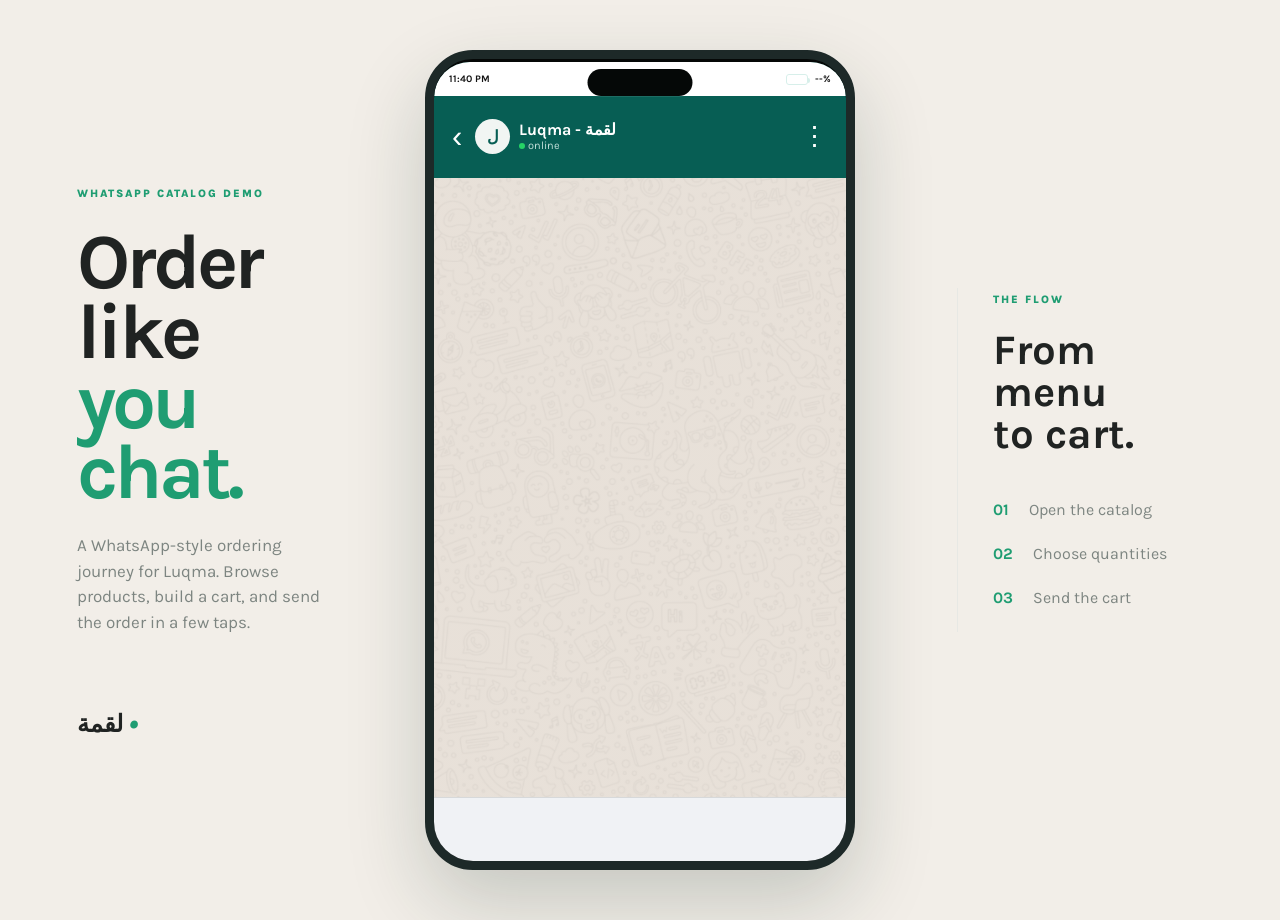
==== commit 4dd9f6ad: "Keep chat composer visible in phone frame" ====
--- a/luqma-demo/index.html
+++ b/luqma-demo/index.html
@@ -2,4 +2,4 @@
 <html lang="en" dir="ltr"><head><meta charset="UTF-8"><meta name="viewport" content="width=device-width,initial-scale=1"><title>Luqma WhatsApp Demo</title><link rel="preconnect" href="https://fonts.googleapis.com"><link href="https://fonts.googleapis.com/css2?family=Karla:wght@400;600;700;800&display=swap" rel="stylesheet"><link rel="stylesheet" href="styles.css"></head><body>
 <style>.conversation{background-color:#efeae2;background-image:linear-gradient(#efeae244,#efeae244),url('assets/chat-background.png');background-size:cover,420px auto;background-repeat:repeat,repeat;background-position:center,center}.device-status{display:flex;align-items:center;gap:7px}.network-icon,.wifi-icon{font-style:normal;font-size:14px}.battery{width:22px;height:11px;border:1px solid #d7efea;border-radius:3px;padding:1px;display:inline-block;position:relative}.battery:after{content:'';position:absolute;right:-3px;top:3px;width:2px;height:5px;background:#d7efea;border-radius:0 2px 2px 0}.battery i{display:block;height:100%;width:0;background:#d7efea;border-radius:1px;transition:width .3s}.battery i.charging{background:#52d273}</style><main class="stage"><section class="pitch"><span>WHATSAPP CATALOG DEMO</span><h1>Order like<br><b>you chat.</b></h1><p>A WhatsApp-style ordering journey for Luqma. Browse products, build a cart, and send the order in a few taps.</p><div class="brand">لقمة <i>•</i></div></section>
 <section class="phone"><header><div class="status-bar"><span id="deviceTime">--:--</span><span class="device-status"><span class="battery"><i id="batteryLevel"></i></span><span id="batteryText">--%</span></span></div><div class="chat-header"><button id="back" class="back-button">‹</button><div class="contact"><div class="avatar">ل</div><div><b>Luqma - لقمة</b><small><i></i> online</small></div></div><div class="header-actions"><button id="resetChat" aria-label="Restart conversation" title="Restart conversation">⋮</button></div></div></header><div id="conversation" class="conversation"></div><div id="screen" class="screen"></div></section>
-<aside class="steps"><span>THE FLOW</span><h2>From menu<br>to cart.</h2><p><b>01</b> Open the catalog</p><p><b>02</b> Choose quantities</p><p><b>03</b> Send the cart</p></aside></main><div id="toast"></div><script src="app.js"></script><style>.phone{position:relative;width:430px;height:820px;border:9px solid #1d2928;border-radius:48px;box-shadow:0 32px 80px #132c2433;background:#050807;padding-top:3px}.phone:before{content:'';position:absolute;z-index:8;top:10px;left:50%;width:105px;height:27px;transform:translateX(-50%);border-radius:18px;background:#050807;box-shadow:0 1px 0 #ffffff18}.phone header{height:116px!important;display:block!important;padding:0!important;border-radius:36px 36px 0 0;overflow:hidden}.phone .status-bar{height:34px!important;padding:0 15px;display:flex;align-items:center}.phone .network-icon,.phone .wifi-icon{display:none!important}.phone .chat-header{height:82px!important;display:flex;align-items:center;padding:10px 12px 12px}.phone .chat-header .contact{min-width:0}.phone .chat-header .contact b{white-space:nowrap;font-size:16px}.phone .header-actions{gap:0}.conversation{padding:22px 14px}.screen{padding:10px 12px}.pitch h1{font-size:78px}.stage{grid-template-columns:1fr 430px 1fr;gap:8vw}@media(max-width:900px){.stage{grid-template-columns:1fr 430px}}@media(max-width:450px){.stage{padding:8px}.phone{width:100%;height:calc(100vh - 16px);border-width:6px;border-radius:38px}.phone:before{top:8px;width:90px;height:22px}}</style></body></html>
+<aside class="steps"><span>THE FLOW</span><h2>From menu<br>to cart.</h2><p><b>01</b> Open the catalog</p><p><b>02</b> Choose quantities</p><p><b>03</b> Send the cart</p></aside></main><div id="toast"></div><script src="app.js"></script><style>.phone{position:relative;width:430px;height:820px;border:9px solid #1d2928;border-radius:48px;box-shadow:0 32px 80px #132c2433;background:#050807;padding-top:3px}.phone:before{content:'';position:absolute;z-index:8;top:10px;left:50%;width:105px;height:27px;transform:translateX(-50%);border-radius:18px;background:#050807;box-shadow:0 1px 0 #ffffff18}.phone header{height:116px!important;display:block!important;padding:0!important;border-radius:36px 36px 0 0;overflow:hidden}.phone .status-bar{height:34px!important;padding:0 15px;display:flex;align-items:center;background:#fff;color:#151515;font-weight:700}.phone .network-icon,.phone .wifi-icon{display:none!important}.phone .chat-header{height:82px!important;display:flex;align-items:center;padding:10px 12px 12px}.phone .chat-header .contact{min-width:0}.phone .chat-header .contact b{white-space:nowrap;font-size:16px}.phone .header-actions{gap:0}.conversation{padding:22px 14px}.screen{padding:10px 12px}.pitch h1{font-size:78px}.stage{grid-template-columns:1fr 430px 1fr;gap:8vw}@media(max-width:900px){.stage{grid-template-columns:1fr 430px}}@media(max-width:450px){.stage{padding:8px}.phone{width:100%;height:calc(100vh - 16px);border-width:6px;border-radius:38px}.phone:before{top:8px;width:90px;height:22px}}</style></body></html>
